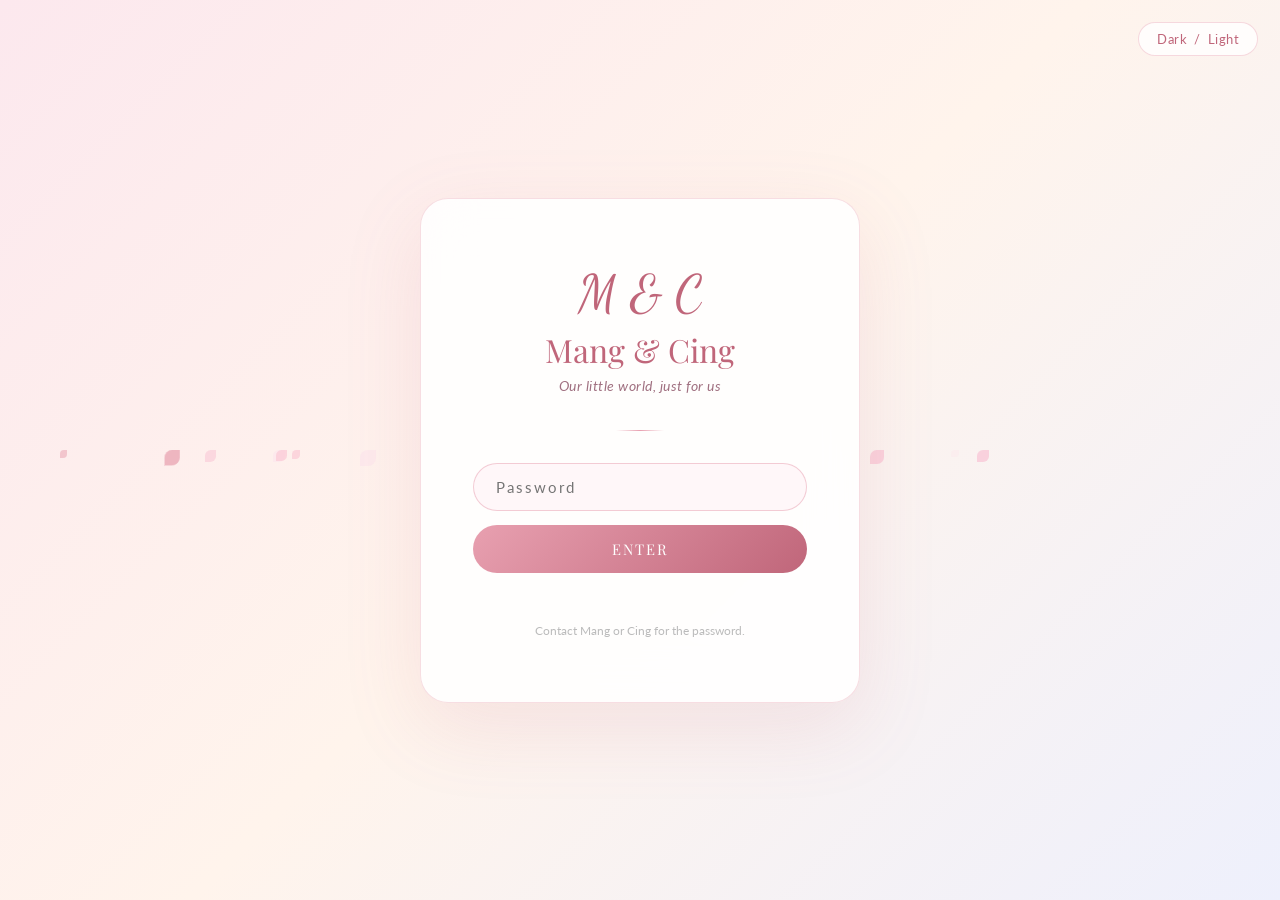
==== gallery.html @ 53e36d55 "Add files via upload" ====
<!DOCTYPE html>
<html lang="en">
<head>
<meta charset="UTF-8">
<meta name="viewport" content="width=device-width, initial-scale=1.0">
<title>Gallery &ndash; Mang &amp; Cing</title>
<link rel="stylesheet" href="css/shared.css">
<style>
.page-header { text-align:center; padding:50px 20px 20px; }
.upload-zone {
  max-width:680px; margin:0 auto 40px;
  border:1.5px dashed var(--border); border-radius:20px;
  padding:32px; text-align:center;
  background:var(--card); backdrop-filter:blur(15px);
  transition:border-color 0.3s; position:relative; z-index:1;
}
.upload-zone:hover { border-color:var(--deep-rose); }
.upload-zone input[type=file] { display:none; }
.upload-label {
  display:inline-block; cursor:pointer;
  padding:11px 28px; border-radius:50px;
  background:var(--btn-grad); color:white;
  font-family:"Playfair Display",serif; font-size:0.95rem;
  margin-bottom:12px; transition:all 0.3s;
  letter-spacing:0.5px;
}
.upload-label:hover { transform:translateY(-2px); box-shadow:0 8px 25px rgba(192,102,122,0.4); }
.upload-hint { font-size:0.82rem; color:var(--text-light); margin-top:10px; line-height:1.6; }
.gallery-grid {
  display:grid;
  grid-template-columns:repeat(auto-fill,minmax(220px,1fr));
  gap:14px; padding:0 24px 60px; max-width:1200px; margin:0 auto;
  position:relative; z-index:1;
}
.gallery-item {
  position:relative; border-radius:16px; overflow:hidden;
  aspect-ratio:1; cursor:pointer;
  box-shadow:0 4px 20px var(--shadow);
  transition:all 0.35s; border:1.5px solid var(--border);
}
.gallery-item:hover { transform:scale(1.04) rotate(0.4deg); box-shadow:0 15px 50px var(--shadow); border-color:var(--deep-rose); }
.gallery-item img { width:100%; height:100%; object-fit:cover; transition:transform 0.4s; }
.gallery-item:hover img { transform:scale(1.08); }
.gallery-item .overlay {
  position:absolute; bottom:0; left:0; right:0;
  background:linear-gradient(transparent,rgba(30,5,15,0.7));
  padding:20px 12px 12px; color:white;
  opacity:0; transition:opacity 0.3s;
  font-size:0.8rem; font-style:italic;
}
.gallery-item:hover .overlay { opacity:1; }
.gallery-item .del-btn {
  position:absolute; top:8px; right:8px;
  background:rgba(180,40,70,0.85); color:white;
  border:none; border-radius:50%; width:28px; height:28px;
  cursor:pointer; font-size:0.75rem;
  display:none; align-items:center; justify-content:center;
}
.gallery-item:hover .del-btn { display:flex; }
.lightbox {
  display:none; position:fixed; inset:0; z-index:9000;
  background:rgba(8,0,4,0.96); backdrop-filter:blur(10px);
  align-items:center; justify-content:center; flex-direction:column;
}
.lightbox.open { display:flex; }
.lightbox img {
  max-width:90vw; max-height:80vh;
  border-radius:16px; box-shadow:0 20px 80px rgba(0,0,0,0.8);
  border:1px solid rgba(232,160,176,0.3);
}
.lb-controls { display:flex; gap:16px; margin-top:20px; }
.lb-btn {
  padding:9px 24px; border-radius:50px;
  border:1px solid rgba(232,160,176,0.4);
  background:rgba(255,255,255,0.08); color:white; cursor:pointer; font-size:0.88rem;
  transition:all 0.3s; letter-spacing:0.5px;
}
.lb-btn:hover { background:var(--deep-rose); border-color:transparent; }
.lb-close { position:absolute; top:20px; right:24px; font-size:1.6rem; color:rgba(255,255,255,0.6); cursor:pointer; }
.lb-close:hover { color:white; }
.lb-caption { color:rgba(255,255,255,0.55); font-style:italic; margin-top:12px; font-size:0.85rem; }
.empty-state { text-align:center; padding:70px 20px; color:var(--text-light); }
.empty-state p { font-family:"Playfair Display",serif; font-style:italic; font-size:1.1rem; }
</style>
</head>
<body>
<div class="petals-bg" id="petalsBg"></div>
<div id="navPlaceholder"></div>
<main>
<div class="page-header fade-up">
  <h1 class="section-title">Our Gallery</h1>
  <p class="section-sub">Every picture tells our story&hellip;</p>
</div>
<div class="upload-zone fade-up">
  <label class="upload-label" for="fileInput">Add Photos</label>
  <input type="file" id="fileInput" accept="image/*" multiple onchange="handleUpload(this.files)">
  <div class="upload-hint">
    Click to upload or drag &amp; drop &mdash; JPG, PNG, WEBP supported<br>
    <small>You may also place images named <strong>1.jpg</strong>, <strong>2.jpg</strong>&hellip; in the <strong>images/</strong> folder and they will appear automatically.</small>
  </div>
</div>
<div class="gallery-grid" id="galleryGrid"></div>
<div class="empty-state" id="emptyState" style="display:none;">
  <p>No photos yet. Add your first memory above.</p>
</div>
</main>
<div class="lightbox" id="lightbox">
  <span class="lb-close" onclick="closeLightbox()">&#x2715;</span>
  <img id="lbImg" src="" alt="">
  <p class="lb-caption" id="lbCaption"></p>
  <div class="lb-controls">
    <button class="lb-btn" onclick="lbNav(-1)">&larr; Previous</button>
    <button class="lb-btn" onclick="closeLightbox()">Close</button>
    <button class="lb-btn" onclick="lbNav(1)">Next &rarr;</button>
  </div>
</div>
<script src="js/shared.js"></script>
<script>
checkAuth(); applyTheme();
document.getElementById("navPlaceholder").innerHTML = navHtml("gallery");
spawnPetals(document.getElementById("petalsBg"), 18);
let photos=[]; let currentLb=0;
const exts=["jpg","jpeg","png","webp","JPG","JPEG","PNG"];
function checkFolderImages(){
  for(let i=1;i<=100;i++){
    for(const ext of exts){
      const src="images/"+i+"."+ext;
      const img=new Image();
      img.onload=()=>{ photos.push({src,name:"Memory "+i}); renderGallery(); };
      img.src=src;
    }
  }
  setTimeout(loadLocalPhotos,500);
}
function loadLocalPhotos(){
  const saved=JSON.parse(localStorage.getItem("gallery_photos")||"[]");
  saved.forEach(p=>{ if(!photos.find(x=>x.src===p.src)) photos.push(p); });
  renderGallery();
}
function handleUpload(files){
  Array.from(files).forEach(file=>{
    const reader=new FileReader();
    reader.onload=e=>{
      const p={src:e.target.result,name:file.name.replace(/\.[^.]+$/,"")};
      photos.push(p);
      try{ const s=JSON.parse(localStorage.getItem("gallery_photos")||"[]"); s.push(p); localStorage.setItem("gallery_photos",JSON.stringify(s)); }catch(err){}
      renderGallery(); showNotif("Photo added.");
    };
    reader.readAsDataURL(file);
  });
}
function renderGallery(){
  const grid=document.getElementById("galleryGrid");
  const empty=document.getElementById("emptyState");
  if(!photos.length){ empty.style.display="block"; grid.innerHTML=""; return; }
  empty.style.display="none";
  grid.innerHTML="";
  photos.forEach((p,i)=>{
    const div=document.createElement("div"); div.className="gallery-item fade-up";
    div.style.animationDelay=(i*0.04)+"s";
    div.innerHTML='<img src="'+p.src+'" alt="'+p.name+'" loading="lazy"><div class="overlay">'+p.name+'</div><button class="del-btn" onclick="deletePhoto('+i+',event)">&#x2715;</button>';
    div.addEventListener("click",()=>openLightbox(i));
    grid.appendChild(div);
  });
}
function deletePhoto(i,e){
  e.stopPropagation();
  if(confirm("Remove this photo?")){
    photos.splice(i,1);
    const saved=photos.filter(p=>p.src.startsWith("data:"));
    try{ localStorage.setItem("gallery_photos",JSON.stringify(saved)); }catch(err){}
    renderGallery(); showNotif("Photo removed.");
  }
}
function openLightbox(i){
  currentLb=i;
  document.getElementById("lbImg").src=photos[i].src;
  document.getElementById("lbCaption").textContent=photos[i].name;
  document.getElementById("lightbox").classList.add("open");
}
function closeLightbox(){ document.getElementById("lightbox").classList.remove("open"); }
function lbNav(dir){ currentLb=(currentLb+dir+photos.length)%photos.length; openLightbox(currentLb); }
document.getElementById("lightbox").addEventListener("click",function(e){ if(e.target===this)closeLightbox(); });
document.addEventListener("keydown",e=>{ if(e.key==="Escape")closeLightbox(); if(e.key==="ArrowLeft")lbNav(-1); if(e.key==="ArrowRight")lbNav(1); });
const uz=document.querySelector(".upload-zone");
uz.addEventListener("dragover",e=>{ e.preventDefault(); uz.style.borderColor="var(--deep-rose)"; });
uz.addEventListener("dragleave",()=>{ uz.style.borderColor=""; });
uz.addEventListener("drop",e=>{ e.preventDefault(); uz.style.borderColor=""; handleUpload(e.dataTransfer.files); });
checkFolderImages();
</script>
</body>
</html>
---- css/shared.css ----
/* shared.css - Mang & Cing */
@import url('https://fonts.googleapis.com/css2?family=Playfair+Display:ital,wght@0,400;0,700;1,400&family=Lato:wght@300;400;700&family=Dancing+Script:wght@600&display=swap');

:root {
 --rose: #e8a0b0;
 --deep-rose: #c0667a;
 --blush: #fce8ee;
 --gold: #d4a847;
 --cream: #fff8f0;
 --text: #3a1a22;
 --text-light: #7a4a55;
 --bg: #fff8fc;
 --card: rgba(255,255,255,0.85);
 --border: rgba(232,160,176,0.4);
 --nav-bg: rgba(255,240,248,0.92);
 --shadow: rgba(192,102,122,0.15);
 --btn-grad: linear-gradient(135deg,#e8a0b0,#c0667a);
}

body.dark {
 --rose: #c0667a;
 --deep-rose: #f0a0b8;
 --blush: #2a0f18;
 --gold: #e0b85a;
 --cream: #1a0a12;
 --text: #f0e0e8;
 --text-light: #c0909a;
 --bg: #120810;
 --card: rgba(30,10,20,0.85);
 --border: rgba(192,102,122,0.3);
 --nav-bg: rgba(20,5,12,0.95);
 --shadow: rgba(192,102,122,0.25);
 --btn-grad: linear-gradient(135deg,#8b3a50,#c0667a);
}

* { margin:0; padding:0; box-sizing:border-box; }

body {
 min-height:100vh;
 background-color:var(--bg);
 background-image: radial-gradient(circle at 20% 20%, rgba(232,160,176,0.15) 0%, transparent 50%),
 radial-gradient(circle at 80% 80%, rgba(212,168,71,0.08) 0%, transparent 50%);
 color:var(--text);
 font-family:'Lato',sans-serif;
 transition:background-color 0.4s, color 0.4s;
}

/* NAV */
nav {
  position:fixed; top:0; left:0; right:0; z-index:1000;
  background:var(--nav-bg);
  backdrop-filter:blur(20px);
  -webkit-backdrop-filter:blur(20px);
  border-bottom:1px solid var(--border);
  padding:0 20px;
  height:58px;
  display:flex; align-items:center; justify-content:space-between;
  box-shadow:0 2px 20px var(--shadow);
}
.nav-logo {
  font-family:'Dancing Script',cursive;
  font-size:1.55rem; color:var(--deep-rose);
  text-decoration:none; flex-shrink:0; z-index:10;
}
.nav-links { display:flex; gap:4px; align-items:center; }
.nav-links a {
  padding:6px 13px; border-radius:50px;
  color:var(--text-light); text-decoration:none;
  font-size:0.82rem; font-weight:700;
  transition:all 0.25s; white-space:nowrap;
}
.nav-links a:hover, .nav-links a.active { background:var(--deep-rose); color:white; }
.nav-right { display:flex; gap:8px; align-items:center; flex-shrink:0; }
.theme-btn, .logout-btn {
  padding:6px 14px; border-radius:50px; border:1px solid var(--border);
  background:transparent; color:var(--text-light);
  cursor:pointer; font-size:0.78rem; transition:all 0.25s; white-space:nowrap;
}
.theme-btn:hover { background:var(--deep-rose); color:white; border-color:transparent; }
.logout-btn:hover { background:#d06070; color:white; border-color:transparent; }

/* Hamburger — hidden on desktop */
.nav-hamburger {
  display:none; flex-direction:column; justify-content:center; gap:5px;
  background:none; border:none; cursor:pointer; padding:8px; z-index:10; flex-shrink:0;
}
.nav-hamburger span {
  display:block; width:22px; height:2px;
  background:var(--deep-rose); border-radius:2px; transition:all 0.3s;
}
.nav-hamburger.open span:nth-child(1) { transform:translateY(7px) rotate(45deg); }
.nav-hamburger.open span:nth-child(2) { opacity:0; transform:scaleX(0); }
.nav-hamburger.open span:nth-child(3) { transform:translateY(-7px) rotate(-45deg); }

/* Mobile drawer */
.nav-drawer {
  display:none;
  position:fixed; top:58px; left:0; right:0; z-index:999;
  background:var(--nav-bg); backdrop-filter:blur(24px); -webkit-backdrop-filter:blur(24px);
  border-bottom:1px solid var(--border);
  padding:12px 20px 18px;
  box-shadow:0 8px 32px var(--shadow);
  flex-direction:column; gap:0;
  transform:translateY(-8px); opacity:0; transition:transform 0.3s, opacity 0.3s;
  pointer-events:none;
}
.nav-drawer.open { transform:translateY(0); opacity:1; pointer-events:all; }
.nav-drawer a {
  display:block; padding:11px 14px; color:var(--text-light);
  text-decoration:none; font-size:0.93rem; font-weight:700;
  border-radius:12px; transition:all 0.2s;
}
.nav-drawer a:hover, .nav-drawer a.active {
  background:rgba(192,102,122,0.12); color:var(--deep-rose);
}
.drawer-divider { height:1px; background:var(--border); margin:8px 0; }
.drawer-bottom { display:flex; gap:10px; padding-top:4px; }
.drawer-btn {
  flex:1; padding:9px; border-radius:50px; border:1px solid var(--border);
  background:transparent; color:var(--text-light);
  cursor:pointer; font-size:0.85rem; transition:all 0.25s; text-align:center;
}
.drawer-btn.theme:hover { background:var(--deep-rose); color:white; border-color:transparent; }
.drawer-btn.exit:hover { background:#d06070; color:white; border-color:transparent; }

@media (max-width:720px) {
  .nav-links { display:none; }
  .nav-right  { display:none; }
  .nav-hamburger { display:flex; }
  .nav-drawer { display:flex; }
}

main { padding-top:58px; }

/* PETALS */
.petals-bg { position:fixed; top:0; left:0; width:100%; height:100%; pointer-events:none; z-index:0; overflow:hidden; }
.petal {
 position:absolute; border-radius:50% 0 50% 0;
 animation:fall linear infinite; opacity:0;
}
@keyframes fall {
 0%{transform:translateY(-30px) rotate(0deg) scale(0.8); opacity:0.6;}
 100%{transform:translateY(110vh) rotate(720deg) scale(0.5); opacity:0;}
}

/* CARDS */
.card {
 background:var(--card);
 border:1px solid var(--border);
 border-radius:20px;
 padding:28px;
 backdrop-filter:blur(15px);
 box-shadow:0 8px 32px var(--shadow);
 transition:transform 0.3s, box-shadow 0.3s;
}
.card:hover { transform:translateY(-3px); box-shadow:0 15px 50px var(--shadow); }

/* BUTTONS */
.btn-primary {
 padding:12px 28px; border-radius:50px;
 background:var(--btn-grad); color:white; border:none;
 font-family:'Playfair Display',serif; font-size:1rem;
 cursor:pointer; transition:all 0.3s; letter-spacing:0.5px;
}
.btn-primary:hover { transform:translateY(-2px); box-shadow:0 8px 25px rgba(192,102,122,0.4); }

.btn-secondary {
 padding:10px 22px; border-radius:50px;
 background:transparent; border:1.5px solid var(--deep-rose);
 color:var(--deep-rose); font-size:0.9rem;
 cursor:pointer; transition:all 0.3s;
}
.btn-secondary:hover { background:var(--deep-rose); color:white; }

/* HEADINGS */
h1,h2,h3 { font-family:'Playfair Display',serif; }
.script { font-family:'Dancing Script',cursive; }
.section-title { font-size:2rem; color:var(--deep-rose); margin-bottom:8px; }
.section-sub { color:var(--text-light); font-style:italic; margin-bottom:32px; }

/* INPUT/TEXTAREA */
input[type=text], input[type=password], input[type=email], textarea, select {
 width:100%; padding:12px 18px;
 border:1.5px solid var(--border); border-radius:12px;
 background:rgba(255,240,248,0.5); color:var(--text);
 font-family:'Lato',sans-serif; font-size:0.95rem;
 outline:none; transition:border 0.3s;
}
body.dark input[type=text], body.dark input[type=password], body.dark textarea, body.dark select {
 background:rgba(40,10,22,0.7);
}
input:focus, textarea:focus { border-color:var(--deep-rose); }

/* ANIMATIONS */
@keyframes fadeUp {
 from{opacity:0;transform:translateY(20px);}
 to{opacity:1;transform:translateY(0);}
}
.fade-up { animation:fadeUp 0.7s ease forwards; }

@keyframes float {
 0%,100%{transform:translateY(0);}
 50%{transform:translateY(-10px);}
}
.float { animation:float 4s ease-in-out infinite; }

/* SCROLLBAR */
::-webkit-scrollbar { width:6px; }
::-webkit-scrollbar-track { background:var(--bg); }
::-webkit-scrollbar-thumb { background:var(--rose); border-radius:3px; }

/* NOTIFICATION */
.notif {
 position:fixed; bottom:30px; right:30px; z-index:9999;
 background:var(--deep-rose); color:white;
 padding:14px 24px; border-radius:12px;
 box-shadow:0 8px 30px rgba(192,102,122,0.4);
 font-size:0.9rem; transform:translateY(100px); opacity:0;
 transition:all 0.4s; pointer-events:none;
}
.notif.show { transform:translateY(0); opacity:1; }
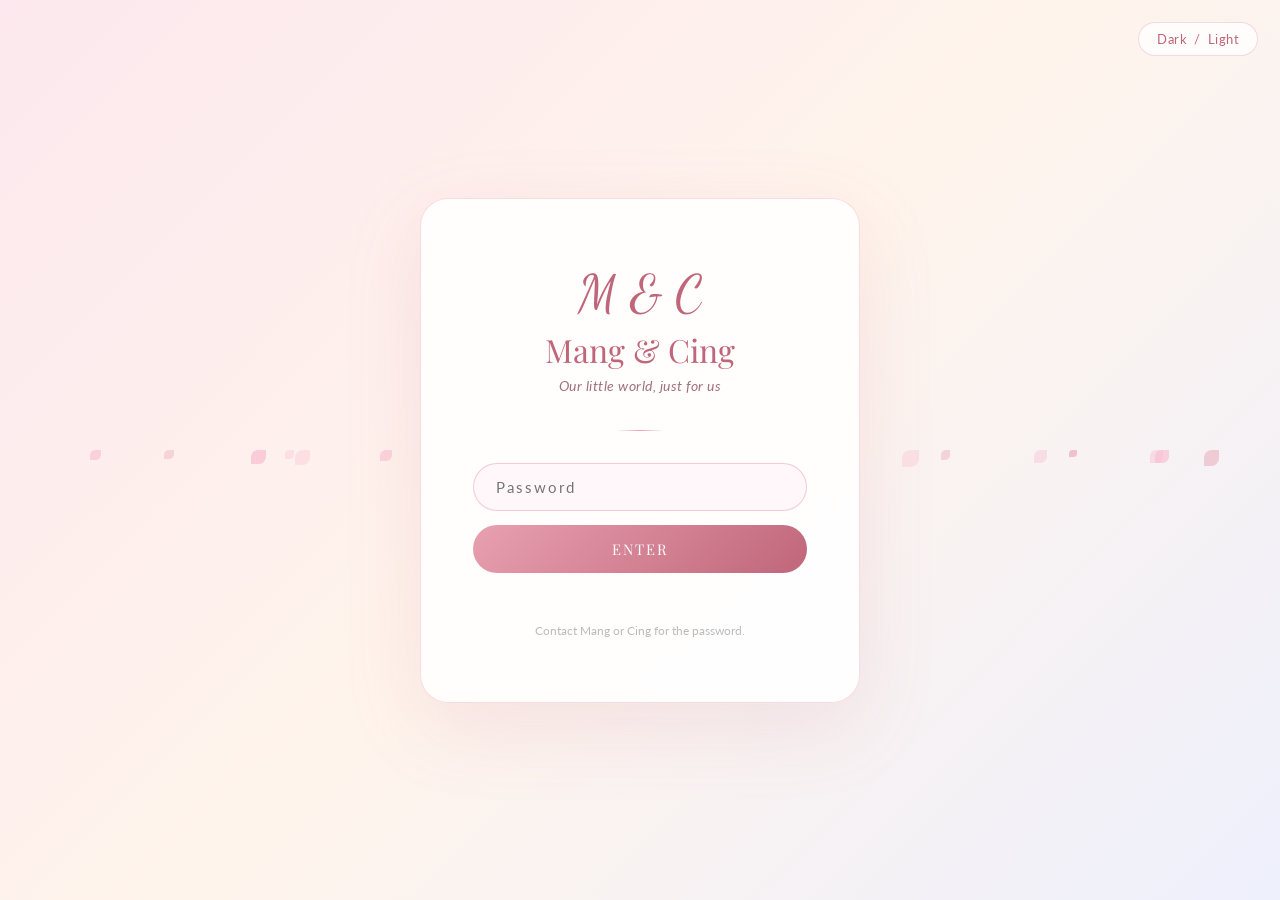
==== commit 100870a0: "gallery.html" ====
--- a/gallery.html
+++ b/gallery.html
@@ -94,10 +94,6 @@
 <div class="upload-zone fade-up">
   <label class="upload-label" for="fileInput">Add Photos</label>
   <input type="file" id="fileInput" accept="image/*" multiple onchange="handleUpload(this.files)">
-  <div class="upload-hint">
-    Click to upload or drag &amp; drop &mdash; JPG, PNG, WEBP supported<br>
-    <small>You may also place images named <strong>1.jpg</strong>, <strong>2.jpg</strong>&hellip; in the <strong>images/</strong> folder and they will appear automatically.</small>
-  </div>
 </div>
 <div class="gallery-grid" id="galleryGrid"></div>
 <div class="empty-state" id="emptyState" style="display:none;">
@@ -189,4 +185,4 @@
 checkFolderImages();
 </script>
 </body>
-</html>+</html>
